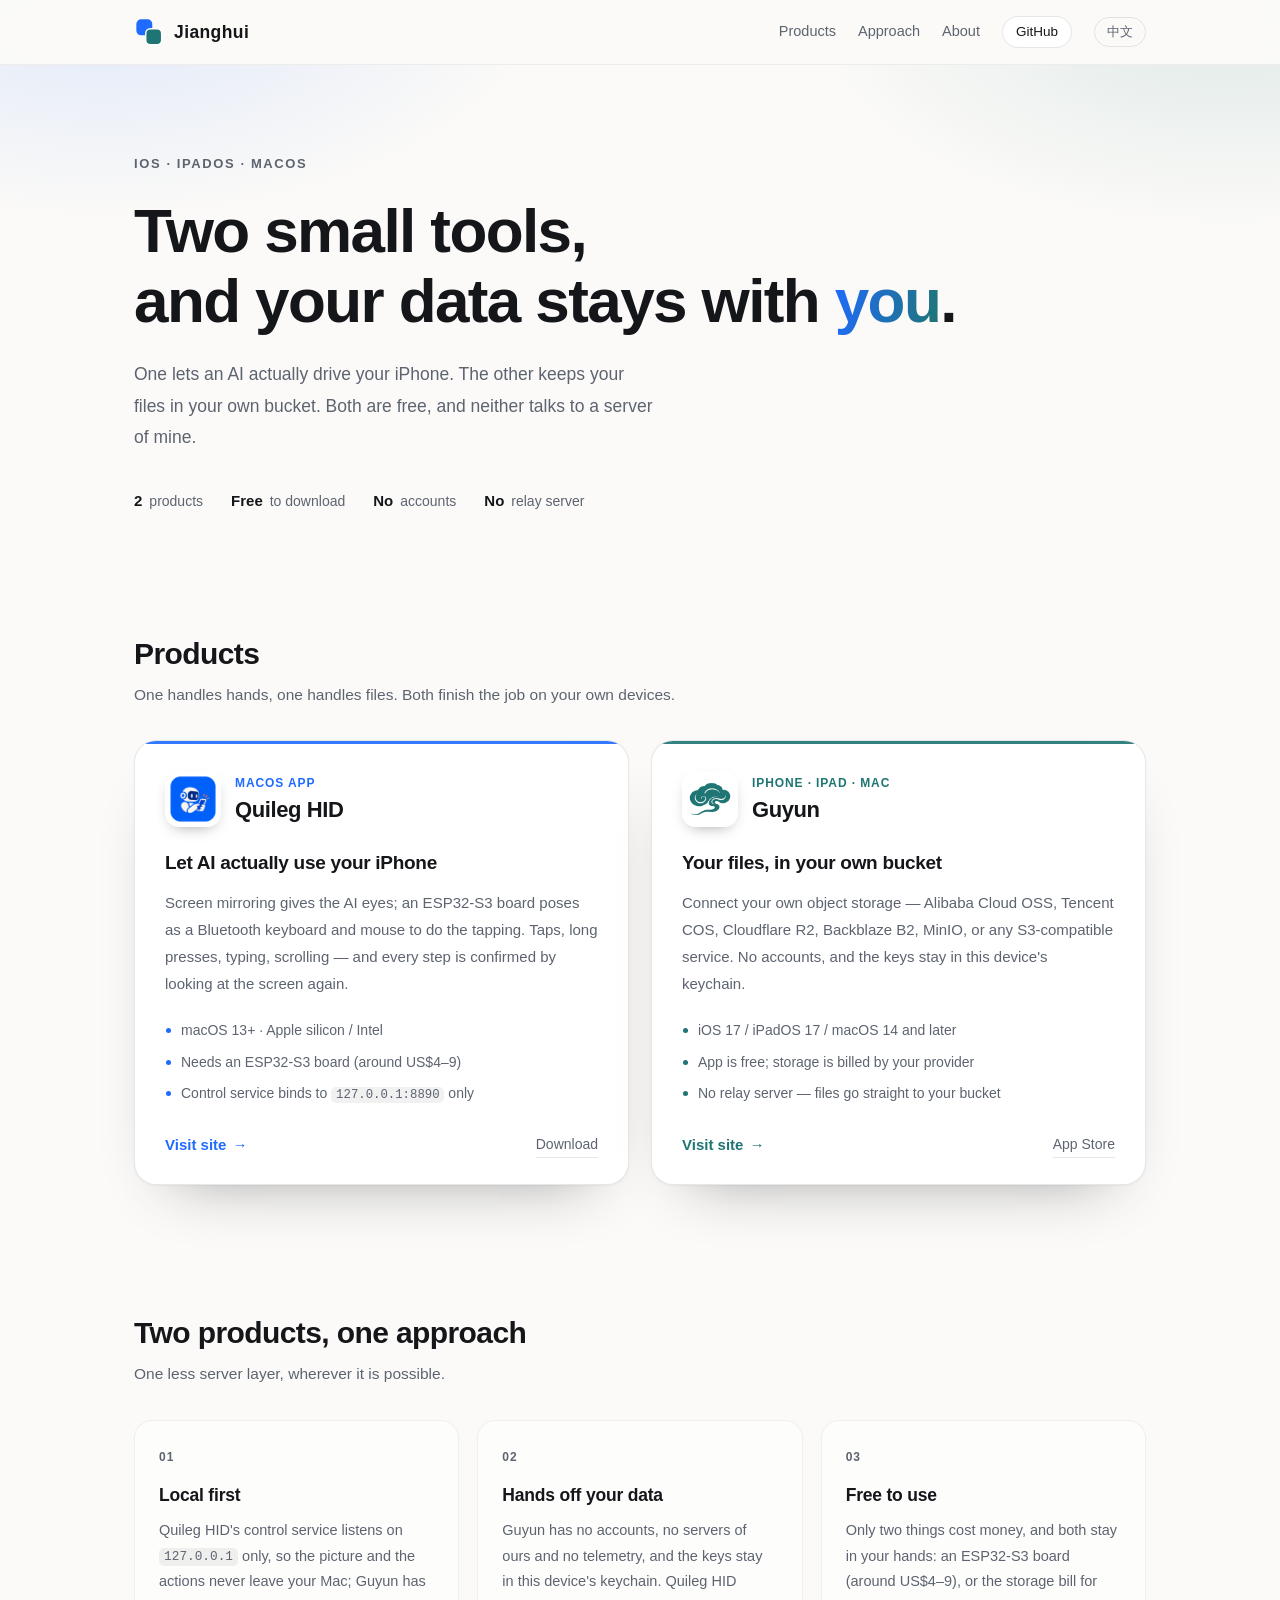
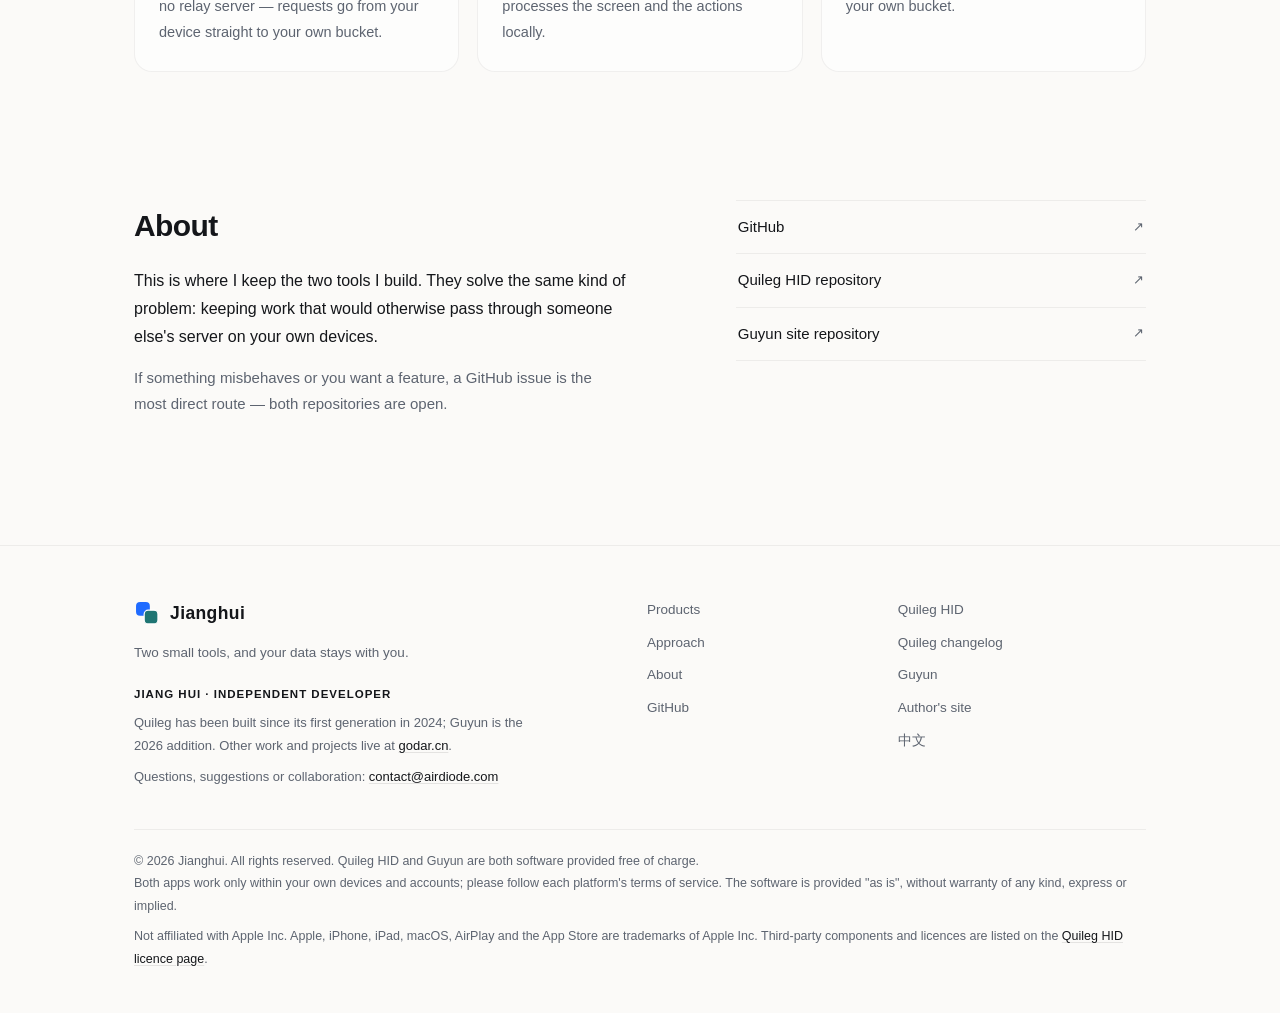
==== en/index.html @ af6f275e "home: 双语（中文 / English）+ 与 Quileg 站点一致的页脚 - 新增 en/index.html：同一套版式，全文英文；页头右上角中英互链，   两页都加了 hreflang（z" ====
<!DOCTYPE html>
<html lang="en">
<head>
<meta charset="utf-8">
<meta name="viewport" content="width=device-width, initial-scale=1">
<title>Jianghui — Two small tools, your data stays with you</title>
<meta name="description" content="Quileg HID lets an AI actually operate your iPhone. Guyun keeps your files in your own object storage. Both apps are free, and neither goes through a server of ours.">
<meta name="theme-color" content="#fbfaf8" media="(prefers-color-scheme: light)">
<meta name="theme-color" content="#0f1113" media="(prefers-color-scheme: dark)">
<link rel="icon" type="image/svg+xml" href="../assets/mark.svg">
<link rel="apple-touch-icon" href="../assets/mark.svg">
<link rel="stylesheet" href="../styles.css">
<meta property="og:type" content="website">
<meta property="og:site_name" content="Jianghui">
<meta property="og:title" content="Jianghui — Two small tools, your data stays with you">
<meta property="og:description" content="Quileg HID lets an AI actually operate your iPhone. Guyun keeps your files in your own object storage.">
<meta property="og:url" content="https://jianghui1974.github.io/en/">
<meta property="og:image" content="https://jianghui1974.github.io/assets/og-en.png">
<meta property="og:locale" content="en_US">
<meta property="og:locale:alternate" content="zh_CN">
<meta name="twitter:card" content="summary_large_image">
<meta name="twitter:image" content="https://jianghui1974.github.io/assets/og-en.png">
<link rel="alternate" hreflang="zh-Hans" href="https://jianghui1974.github.io/">
<link rel="alternate" hreflang="en" href="https://jianghui1974.github.io/en/">
<link rel="alternate" hreflang="x-default" href="https://jianghui1974.github.io/">
</head>
<body>

<a class="skip" href="#main">Skip to content</a>

<header class="site-header">
  <div class="wrap">
    <a class="brand" href="./">
      <img src="../assets/mark.svg" alt="" width="30" height="30">
      <span>Jianghui</span>
    </a>
    <nav>
      <a href="#products">Products</a>
      <a href="#how">Approach</a>
      <a href="#about">About</a>
      <a class="gh" href="https://github.com/jianghui1974">GitHub</a>
      <a class="lang" href="../" hreflang="zh-Hans" lang="zh-CN">中文</a>
    </nav>
  </div>
</header>

<main id="main">

  <!-- ============ HERO ============ -->
  <section class="hero">
    <div class="wrap">
      <p class="eyebrow">iOS · iPadOS · macOS</p>
      <h1>Two small tools,<br>and your data stays with <em>you</em>.</h1>
      <p class="lede">
        One lets an AI actually drive your iPhone. The other keeps your files in your own bucket.
        Both are free, and neither talks to a server of mine.
      </p>
      <ul class="stats">
        <li><b>2</b> products</li>
        <li><b>Free</b> to download</li>
        <li><b>No</b> accounts</li>
        <li><b>No</b> relay server</li>
      </ul>
    </div>
  </section>

  <!-- ============ PRODUCTS ============ -->
  <section id="products" class="section">
    <div class="wrap">
      <div class="section-head">
        <h2>Products</h2>
        <p>One handles hands, one handles files. Both finish the job on your own devices.</p>
      </div>

      <div class="cards">

        <article class="card card-quileg">
          <div class="card-top">
            <img class="app-icon" src="../assets/quileg-icon.png" alt="Quileg HID app icon" width="56" height="56">
            <div>
              <p class="kicker">macOS app</p>
              <h3>Quileg HID</h3>
            </div>
          </div>
          <p class="tagline">Let AI actually use your iPhone</p>
          <p class="desc">
            Screen mirroring gives the AI eyes; an ESP32-S3 board poses as a Bluetooth keyboard and
            mouse to do the tapping. Taps, long presses, typing, scrolling — and every step is
            confirmed by looking at the screen again.
          </p>
          <ul class="facts">
            <li>macOS 13+ · Apple silicon / Intel</li>
            <li>Needs an ESP32-S3 board (around US$4–9)</li>
            <li>Control service binds to <code>127.0.0.1:8890</code> only</li>
          </ul>
          <div class="card-actions">
            <a class="go" href="https://jianghui1974.github.io/Quileg-HID/en/">Visit site <span aria-hidden="true">→</span></a>
            <a class="alt" href="https://github.com/jianghui1974/Quileg-HID/releases/latest">Download</a>
          </div>
        </article>

        <article class="card card-guyun">
          <div class="card-top">
            <img class="app-icon" src="../assets/guyun-icon.png" alt="Guyun app icon" width="56" height="56">
            <div>
              <p class="kicker">iPhone · iPad · Mac</p>
              <h3>Guyun</h3>
            </div>
          </div>
          <p class="tagline">Your files, in your own bucket</p>
          <p class="desc">
            Connect your own object storage — Alibaba Cloud OSS, Tencent COS, Cloudflare R2,
            Backblaze B2, MinIO, or any S3-compatible service. No accounts, and the keys stay in
            this device's keychain.
          </p>
          <ul class="facts">
            <li>iOS 17 / iPadOS 17 / macOS 14 and later</li>
            <li>App is free; storage is billed by your provider</li>
            <li>No relay server — files go straight to your bucket</li>
          </ul>
          <div class="card-actions">
            <a class="go" href="https://jianghui1974.github.io/Guyun/en/">Visit site <span aria-hidden="true">→</span></a>
            <a class="alt" href="https://apps.apple.com/cn/app/id6809848348">App Store</a>
          </div>
        </article>

      </div>
    </div>
  </section>

  <!-- ============ HOW ============ -->
  <section id="how" class="section">
    <div class="wrap">
      <div class="section-head">
        <h2>Two products, one approach</h2>
        <p>One less server layer, wherever it is possible.</p>
      </div>

      <ol class="principles">
        <li>
          <span class="num">01</span>
          <h3>Local first</h3>
          <p>Quileg HID's control service listens on <code>127.0.0.1</code> only, so the picture and the actions never leave your Mac; Guyun has no relay server — requests go from your device straight to your own bucket.</p>
        </li>
        <li>
          <span class="num">02</span>
          <h3>Hands off your data</h3>
          <p>Guyun has no accounts, no servers of ours and no telemetry, and the keys stay in this device's keychain. Quileg HID processes the screen and the actions locally.</p>
        </li>
        <li>
          <span class="num">03</span>
          <h3>Free to use</h3>
          <p>Only two things cost money, and both stay in your hands: an ESP32-S3 board (around US$4–9), or the storage bill for your own bucket.</p>
        </li>
      </ol>
    </div>
  </section>

  <!-- ============ ABOUT ============ -->
  <section id="about" class="section about">
    <div class="wrap about-grid">
      <div>
        <h2>About</h2>
        <p>
          This is where I keep the two tools I build. They solve the same kind of problem:
          keeping work that would otherwise pass through someone else's server on your own devices.
        </p>
        <p class="muted">
          If something misbehaves or you want a feature, a GitHub issue is the most direct route —
          both repositories are open.
        </p>
      </div>
      <ul class="links">
        <li><a href="https://github.com/jianghui1974"><span>GitHub</span><span class="arrow" aria-hidden="true">↗</span></a></li>
        <li><a href="https://github.com/jianghui1974/Quileg-HID"><span>Quileg HID repository</span><span class="arrow" aria-hidden="true">↗</span></a></li>
        <li><a href="https://github.com/jianghui1974/Guyun"><span>Guyun site repository</span><span class="arrow" aria-hidden="true">↗</span></a></li>
      </ul>
    </div>
  </section>

</main>

<footer class="site-footer">
  <div class="wrap">
    <div class="footer-grid">
      <div class="foot-brand">
        <div class="brand">
          <img src="../assets/mark.svg" alt="">
          <span>Jianghui</span>
        </div>
        <p class="foot-tagline">Two small tools, and your data stays with you.</p>

        <div class="foot-about">
          <p class="foot-about-lead">JIANG HUI · INDEPENDENT DEVELOPER</p>
          <p>Quileg has been built since its first generation in 2024; Guyun is the 2026 addition.
            Other work and projects live at
            <a href="https://www.godar.cn" target="_blank" rel="noopener">godar.cn</a>.</p>
          <p>Questions, suggestions or collaboration:
            <a href="mailto:contact@airdiode.com">contact@airdiode.com</a></p>
        </div>
      </div>

      <nav aria-label="This site">
        <a href="#products">Products</a>
        <a href="#how">Approach</a>
        <a href="#about">About</a>
        <a href="https://github.com/jianghui1974">GitHub</a>
      </nav>

      <nav aria-label="Related links">
        <a href="https://jianghui1974.github.io/Quileg-HID/en/">Quileg HID</a>
        <a href="https://github.com/jianghui1974/Quileg-HID/releases">Quileg changelog</a>
        <a href="https://jianghui1974.github.io/Guyun/en/">Guyun</a>
        <a href="https://www.godar.cn" target="_blank" rel="noopener">Author's site</a>
        <a href="../" hreflang="zh-Hans" lang="zh-CN">中文</a>
      </nav>
    </div>

    <p class="legal">
      © <span id="year">2026</span> Jianghui. All rights reserved. Quileg HID and Guyun are both
      software provided free of charge.<br>
      Both apps work only within your own devices and accounts; please follow each platform's terms
      of service. The software is provided "as is", without warranty of any kind, express or implied.
    </p>
    <p class="legal trademark">Not affiliated with Apple Inc. Apple, iPhone, iPad, macOS, AirPlay and
      the App Store are trademarks of Apple Inc. Third-party components and licences are listed on the
      <a href="https://jianghui1974.github.io/Quileg-HID/docs/licenses.html">Quileg HID licence page</a>.</p>
  </div>
</footer>

<script type="application/ld+json">
{
  "@context": "https://schema.org",
  "@type": "ItemList",
  "name": "Jianghui products",
  "itemListElement": [
    {
      "@type": "SoftwareApplication",
      "name": "Quileg HID",
      "applicationCategory": "UtilitiesApplication",
      "operatingSystem": "macOS",
      "description": "A macOS app that lets an AI operate an iPhone through screen mirroring and Bluetooth HID.",
      "url": "https://jianghui1974.github.io/Quileg-HID/en/",
      "offers": {"@type": "Offer", "price": "0", "priceCurrency": "CNY"}
    },
    {
      "@type": "SoftwareApplication",
      "name": "Guyun",
      "applicationCategory": "UtilitiesApplication",
      "operatingSystem": "iOS, iPadOS, macOS",
      "description": "A file manager for your own S3-compatible object storage.",
      "url": "https://jianghui1974.github.io/Guyun/en/",
      "offers": {"@type": "Offer", "price": "0", "priceCurrency": "CNY"}
    }
  ]
}
</script>

<script>
document.getElementById("year").textContent = new Date().getFullYear();
</script>

</body>
</html>
---- styles.css ----
/* Jianghui · 总主页
   配色取自两个产品：Quileg HID 的亮蓝 #1f6bff、孤云的青绿 #1f7573。
   页面本身保持中性，让两个品牌色只出现在各自的卡片上。 */

:root {
  --bg: #fbfaf8;
  --card: #ffffff;
  --ink: #14161a;
  --muted: #5d6470;
  --line: rgba(20, 22, 26, 0.10);
  --line-soft: rgba(20, 22, 26, 0.06);

  --quileg: #1f6bff;
  --quileg-soft: #eef3ff;
  --guyun: #1f7573;
  --guyun-soft: #eaf3f1;

  --radius: 22px;
  --wrap: 1060px;
  --shadow: 0 1px 2px rgba(20, 22, 26, 0.04), 0 30px 60px -40px rgba(20, 22, 26, 0.45);
  --shadow-lift: 0 2px 4px rgba(20, 22, 26, 0.05), 0 34px 64px -36px rgba(20, 22, 26, 0.5);

  --font: -apple-system, BlinkMacSystemFont, "SF Pro SC", "PingFang SC",
    "Hiragino Sans GB", "Microsoft YaHei", "Helvetica Neue", sans-serif;
}

@media (prefers-color-scheme: dark) {
  :root {
    --bg: #0f1113;
    --card: #16191c;
    --ink: #edf0f3;
    --muted: #9aa3ae;
    --line: rgba(255, 255, 255, 0.11);
    --line-soft: rgba(255, 255, 255, 0.06);

    --quileg: #6c9bff;
    --quileg-soft: #16233c;
    --guyun: #58b8b2;
    --guyun-soft: #142c2a;

    --shadow: 0 1px 2px rgba(0, 0, 0, 0.5), 0 30px 60px -40px rgba(0, 0, 0, 0.9);
    --shadow-lift: 0 2px 4px rgba(0, 0, 0, 0.55), 0 34px 64px -36px rgba(0, 0, 0, 0.95);
  }
}

* { box-sizing: border-box; }

html {
  scroll-behavior: smooth;
  scroll-padding-top: 84px;
}

body {
  margin: 0;
  background: var(--bg);
  color: var(--ink);
  font-family: var(--font);
  font-size: 16px;
  line-height: 1.75;
  -webkit-font-smoothing: antialiased;
  text-rendering: optimizeLegibility;
}

img { max-width: 100%; height: auto; }
a { color: inherit; text-decoration: none; }
p { margin: 0; }

code {
  font-family: ui-monospace, SFMono-Regular, "SF Mono", Menlo, monospace;
  font-size: 0.88em;
  background: var(--line-soft);
  padding: 0.1em 0.4em;
  border-radius: 5px;
  white-space: nowrap;
}

.wrap { max-width: var(--wrap); margin: 0 auto; padding: 0 24px; }

.skip {
  position: absolute; left: -9999px; top: 0; z-index: 100;
  background: var(--ink); color: var(--bg);
  padding: 10px 16px; border-radius: 0 0 10px 0;
}
.skip:focus { left: 0; }

:focus-visible {
  outline: 2px solid var(--quileg);
  outline-offset: 3px;
  border-radius: 8px;
}

/* ---------- header ---------- */

.site-header {
  position: sticky; top: 0; z-index: 60;
  background: var(--bg);
  background: color-mix(in srgb, var(--bg) 80%, transparent);
  backdrop-filter: saturate(180%) blur(16px);
  -webkit-backdrop-filter: saturate(180%) blur(16px);
  border-bottom: 1px solid var(--line-soft);
}

.site-header .wrap {
  display: flex; align-items: center; gap: 12px; height: 64px;
}

.brand {
  display: flex; align-items: center; gap: 10px;
  font-weight: 700; font-size: 17.5px; letter-spacing: 0.4px;
}
.brand img { width: 30px; height: 30px; display: block; }

.site-header nav {
  margin-left: auto;
  display: flex; align-items: center; gap: 22px;
  font-size: 14.5px; color: var(--muted);
}
.site-header nav a { transition: color 0.15s ease; }
.site-header nav a:hover { color: var(--ink); }
.site-header nav .gh {
  color: var(--ink);
  border: 1px solid var(--line);
  border-radius: 999px;
  padding: 3px 13px;
  font-size: 13.5px;
  background: var(--card);
}
.site-header nav .gh:hover { border-color: color-mix(in srgb, var(--ink) 30%, transparent); }
.site-header nav .lang {
  color: var(--muted);
  border: 1px solid var(--line);
  border-radius: 999px;
  padding: 3px 12px;
  font-size: 13px;
  background: transparent;
}
.site-header nav .lang:hover { color: var(--ink); }

/* ---------- hero ---------- */

.hero {
  padding: 88px 0 56px;
  background:
    radial-gradient(720px 380px at 8% -16%, color-mix(in srgb, var(--quileg) 13%, transparent), transparent 62%),
    radial-gradient(680px 360px at 96% -12%, color-mix(in srgb, var(--guyun) 13%, transparent), transparent 62%);
}

.eyebrow {
  margin: 0 0 20px;
  font-size: 13px;
  letter-spacing: 1.6px;
  text-transform: uppercase;
  color: var(--muted);
  font-weight: 600;
}

.hero h1 {
  margin: 0 0 22px;
  font-size: clamp(34px, 5.8vw, 62px);
  line-height: 1.14;
  letter-spacing: -1.6px;
  font-weight: 800;
}

.hero h1 em {
  font-style: normal;
  background: linear-gradient(100deg, var(--quileg), var(--guyun));
  -webkit-background-clip: text;
  background-clip: text;
  color: transparent;
}

.hero .lede {
  max-width: 30em;
  font-size: 17.5px;
  color: var(--muted);
  line-height: 1.8;
}

.stats {
  list-style: none;
  display: flex; flex-wrap: wrap;
  gap: 10px 28px;
  margin: 34px 0 0;
  padding: 0;
  font-size: 14px;
  color: var(--muted);
}
.stats li { display: flex; align-items: baseline; gap: 7px; }
.stats b { color: var(--ink); font-size: 15px; font-weight: 700; }

/* ---------- sections ---------- */

.section { padding: 64px 0; }

.section-head { margin-bottom: 32px; }
.section-head h2 {
  margin: 0 0 8px;
  font-size: clamp(24px, 3vw, 30px);
  letter-spacing: -0.6px;
  line-height: 1.3;
}
.section-head p { color: var(--muted); font-size: 15.5px; }

/* ---------- product cards ---------- */

.cards {
  display: grid;
  grid-template-columns: repeat(auto-fit, minmax(320px, 1fr));
  gap: 22px;
}

.card {
  position: relative;
  display: flex;
  flex-direction: column;
  padding: 30px 30px 26px;
  background: var(--card);
  border: 1px solid var(--line);
  border-radius: var(--radius);
  box-shadow: var(--shadow);
  overflow: hidden;
  transition: transform 0.18s ease, box-shadow 0.18s ease, border-color 0.18s ease;
}

.card::before {
  content: "";
  position: absolute; inset: 0 0 auto;
  height: 3px;
  background: var(--accent);
  opacity: 0.9;
}

.card:hover {
  transform: translateY(-3px);
  box-shadow: var(--shadow-lift);
  border-color: color-mix(in srgb, var(--accent) 40%, transparent);
}

.card-quileg { --accent: var(--quileg); --accent-soft: var(--quileg-soft); }
.card-guyun { --accent: var(--guyun); --accent-soft: var(--guyun-soft); }

.card-top {
  display: flex; align-items: center; gap: 14px;
  margin-bottom: 22px;
}

.app-icon {
  width: 56px; height: 56px;
  border-radius: 14px;
  display: block;
  box-shadow: 0 6px 16px -8px rgba(0, 0, 0, 0.45);
  flex: none;
}

.kicker {
  margin: 0 0 2px;
  font-size: 12px;
  letter-spacing: 0.9px;
  text-transform: uppercase;
  color: var(--accent);
  font-weight: 700;
}

.card h3 {
  margin: 0;
  font-size: 22px;
  letter-spacing: -0.4px;
  line-height: 1.3;
}

.tagline {
  font-size: 19px;
  font-weight: 600;
  letter-spacing: -0.3px;
  line-height: 1.5;
  margin-bottom: 12px;
}

.desc {
  color: var(--muted);
  font-size: 15px;
  line-height: 1.8;
}

.facts {
  list-style: none;
  margin: 22px 0 0;
  padding: 0;
  display: grid;
  gap: 9px;
  font-size: 14px;
  color: var(--muted);
}

.facts li {
  position: relative;
  padding-left: 16px;
  line-height: 1.6;
}
.facts li::before {
  content: "";
  position: absolute; left: 1px; top: 0.62em;
  width: 5px; height: 5px;
  border-radius: 50%;
  background: var(--accent);
}

.card-actions {
  display: flex; align-items: center; gap: 16px;
  margin-top: auto;
  padding-top: 26px;
  font-size: 15px;
  font-weight: 600;
}

.go { color: var(--accent); display: inline-flex; align-items: center; gap: 6px; }
.go span { transition: transform 0.18s ease; }
.card:hover .go span { transform: translateX(4px); }

/* 让整张卡片可点，同时不嵌套 <a> */
.go::after { content: ""; position: absolute; inset: 0; }

.alt {
  position: relative; z-index: 1;
  margin-left: auto;
  font-size: 14px;
  font-weight: 500;
  color: var(--muted);
  border-bottom: 1px solid var(--line);
  padding-bottom: 1px;
}
.alt:hover { color: var(--ink); border-color: color-mix(in srgb, var(--ink) 40%, transparent); }

/* ---------- principles ---------- */

.principles {
  list-style: none;
  margin: 0; padding: 0;
  display: grid;
  grid-template-columns: repeat(auto-fit, minmax(260px, 1fr));
  gap: 18px;
  counter-reset: p;
}

.principles li {
  position: relative;
  padding: 26px 24px;
  border: 1px solid var(--line-soft);
  border-radius: 18px;
  background: var(--card);
  background: color-mix(in srgb, var(--card) 60%, transparent);
}

.num {
  display: block;
  font-size: 12px;
  font-weight: 700;
  letter-spacing: 1px;
  color: var(--muted);
  margin-bottom: 12px;
  font-variant-numeric: tabular-nums;
}

.principles h3 {
  margin: 0 0 8px;
  font-size: 17.5px;
  letter-spacing: -0.2px;
}

.principles p {
  font-size: 14.5px;
  color: var(--muted);
  line-height: 1.75;
}

/* ---------- about ---------- */

.about-grid {
  display: grid;
  grid-template-columns: 1.35fr 1fr;
  gap: 48px;
  align-items: start;
}

.about h2 {
  margin: 0 0 14px;
  font-size: clamp(24px, 3vw, 30px);
  letter-spacing: -0.6px;
}

.about p { font-size: 16px; max-width: 32em; }
.about p + p { margin-top: 14px; }
.about .muted { color: var(--muted); font-size: 15px; }

.links {
  list-style: none;
  margin: 0; padding: 0;
  border-top: 1px solid var(--line-soft);
}

.links a {
  display: flex; align-items: center; gap: 16px;
  padding: 13px 2px;
  border-bottom: 1px solid var(--line-soft);
  font-size: 15px;
  transition: color 0.15s ease, padding 0.15s ease;
}
.links a:hover { color: var(--quileg); padding-left: 6px; }

.arrow { margin-left: auto; color: var(--muted); font-size: 13px; }

/* ---------- footer ---------- */

.site-footer {
  margin-top: 64px;
  padding: 52px 0 44px;
  border-top: 1px solid var(--line-soft);
  font-size: 13.5px;
  color: var(--muted);
}

.footer-grid {
  display: grid;
  grid-template-columns: minmax(0, 1.7fr) minmax(0, 0.75fr) minmax(0, 0.9fr);
  gap: 32px 44px;
}

.foot-brand .brand { margin-bottom: 12px; color: var(--ink); }
.foot-brand .brand img { width: 26px; height: 26px; }
.foot-tagline { margin-bottom: 20px; }

.foot-about {
  display: grid;
  gap: 8px;
  max-width: 32em;
  font-size: 13px;
  line-height: 1.75;
  color: var(--muted);
}
.foot-about-lead {
  color: var(--ink);
  font-weight: 700;
  font-size: 11.5px;
  letter-spacing: 1px;
}
.foot-about a,
.legal a {
  color: var(--ink);
  text-decoration: underline;
  text-underline-offset: 2px;
  text-decoration-color: var(--line);
}
.foot-about a:hover,
.legal a:hover { text-decoration-color: currentColor; }

.site-footer nav {
  display: flex;
  flex-direction: column;
  gap: 9px;
  font-size: 13.5px;
}
.site-footer nav a { color: var(--muted); width: fit-content; transition: color 0.15s ease; }
.site-footer nav a:hover { color: var(--ink); }

.legal {
  margin: 40px 0 0;
  padding-top: 20px;
  border-top: 1px solid var(--line-soft);
  font-size: 12.5px;
  line-height: 1.8;
  color: var(--muted);
}
.legal + .legal { margin-top: 8px; padding-top: 0; border-top: 0; }

/* ---------- narrow ---------- */

@media (max-width: 760px) {
  .hero { padding: 64px 0 48px; }
  .section { padding: 48px 0; }
  .about-grid { grid-template-columns: 1fr; gap: 28px; }
  .footer-grid { grid-template-columns: 1fr; gap: 28px; }
  .site-footer nav { flex-direction: row; flex-wrap: wrap; gap: 8px 18px; }
  .site-footer { margin-top: 48px; padding-top: 40px; }
  .site-header nav { gap: 16px; }
  .site-header nav a:not(.gh):not(.lang) { display: none; }
  .stats {
    display: grid;
    grid-template-columns: 1fr 1fr;
    gap: 8px 16px;
    margin-top: 28px;
  }
  .card { padding: 26px 22px 22px; }
  .tagline { font-size: 18px; }
}

@media (prefers-reduced-motion: reduce) {
  html { scroll-behavior: auto; }
  .card, .go span, .links a { transition: none; }
  .card:hover { transform: none; }
}

@media (prefers-contrast: more) {
  :root { --line: rgba(20, 22, 26, 0.3); --muted: #454b55; }
}
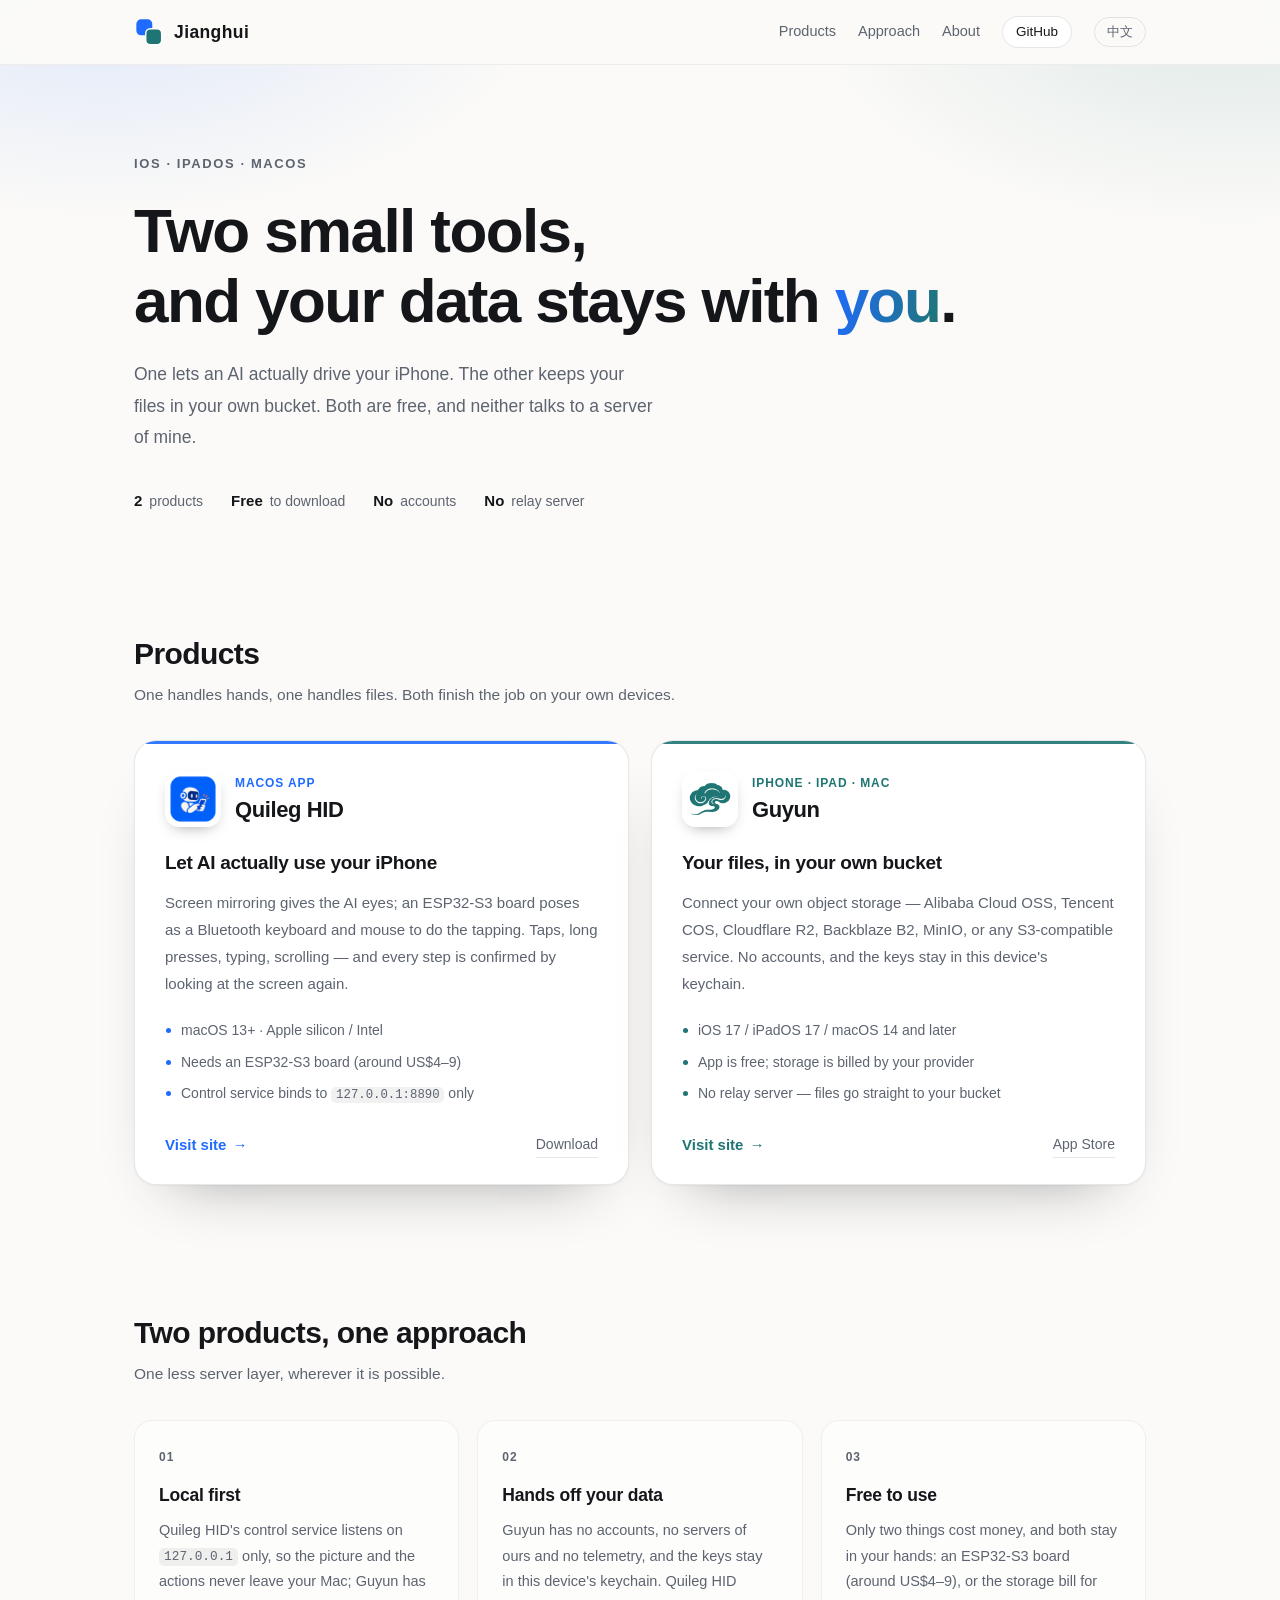
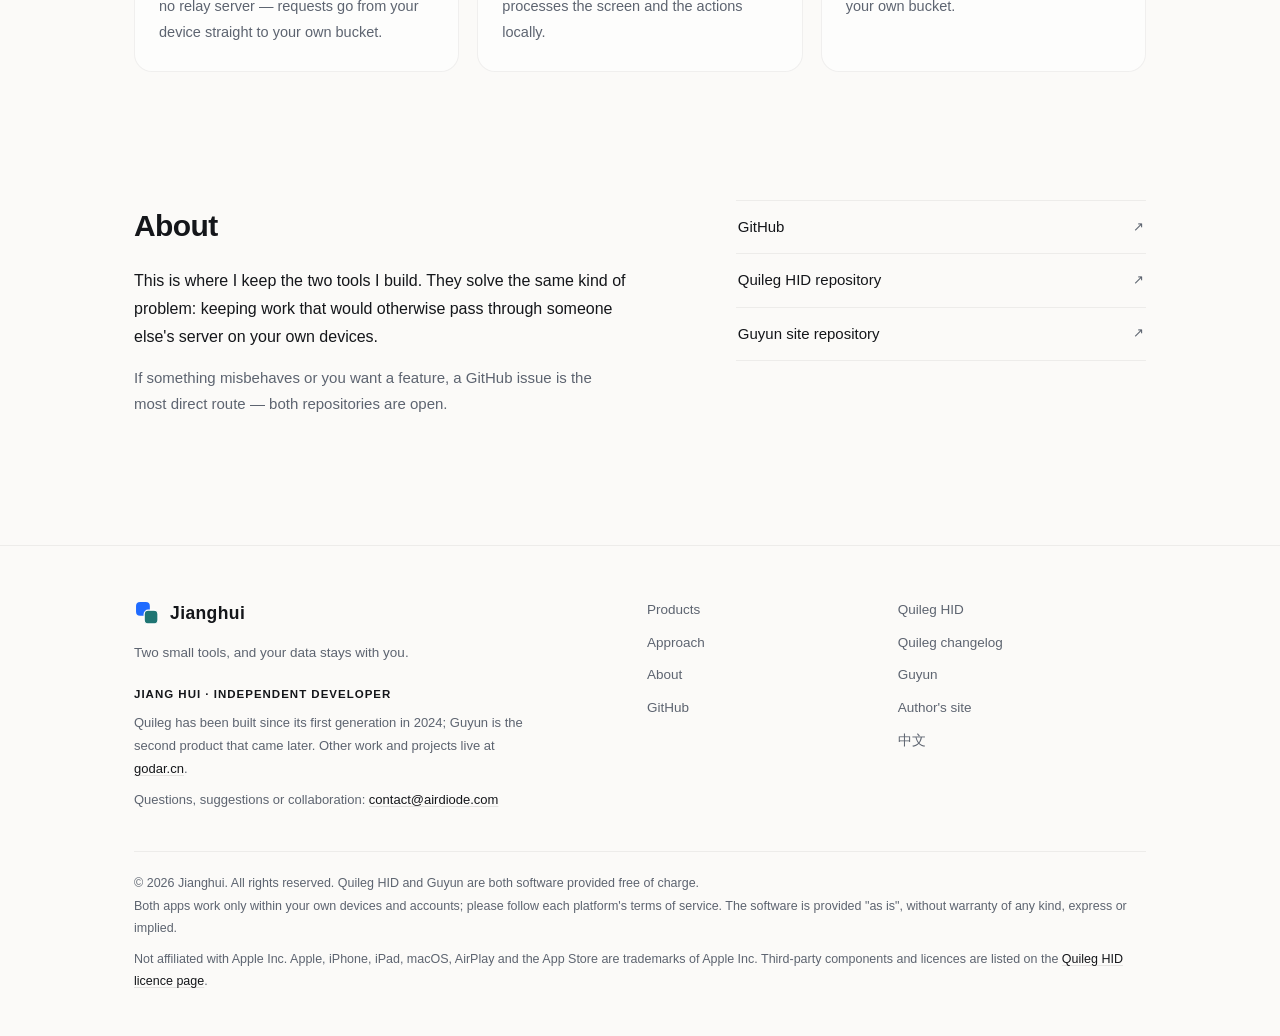
==== commit 95b01a6d: "home: 页脚去掉未经核实的年份说法" ====
--- a/en/index.html
+++ b/en/index.html
@@ -192,7 +192,7 @@
 
         <div class="foot-about">
           <p class="foot-about-lead">JIANG HUI · INDEPENDENT DEVELOPER</p>
-          <p>Quileg has been built since its first generation in 2024; Guyun is the 2026 addition.
+          <p>Quileg has been built since its first generation in 2024; Guyun is the second product that came later.
             Other work and projects live at
             <a href="https://www.godar.cn" target="_blank" rel="noopener">godar.cn</a>.</p>
           <p>Questions, suggestions or collaboration:
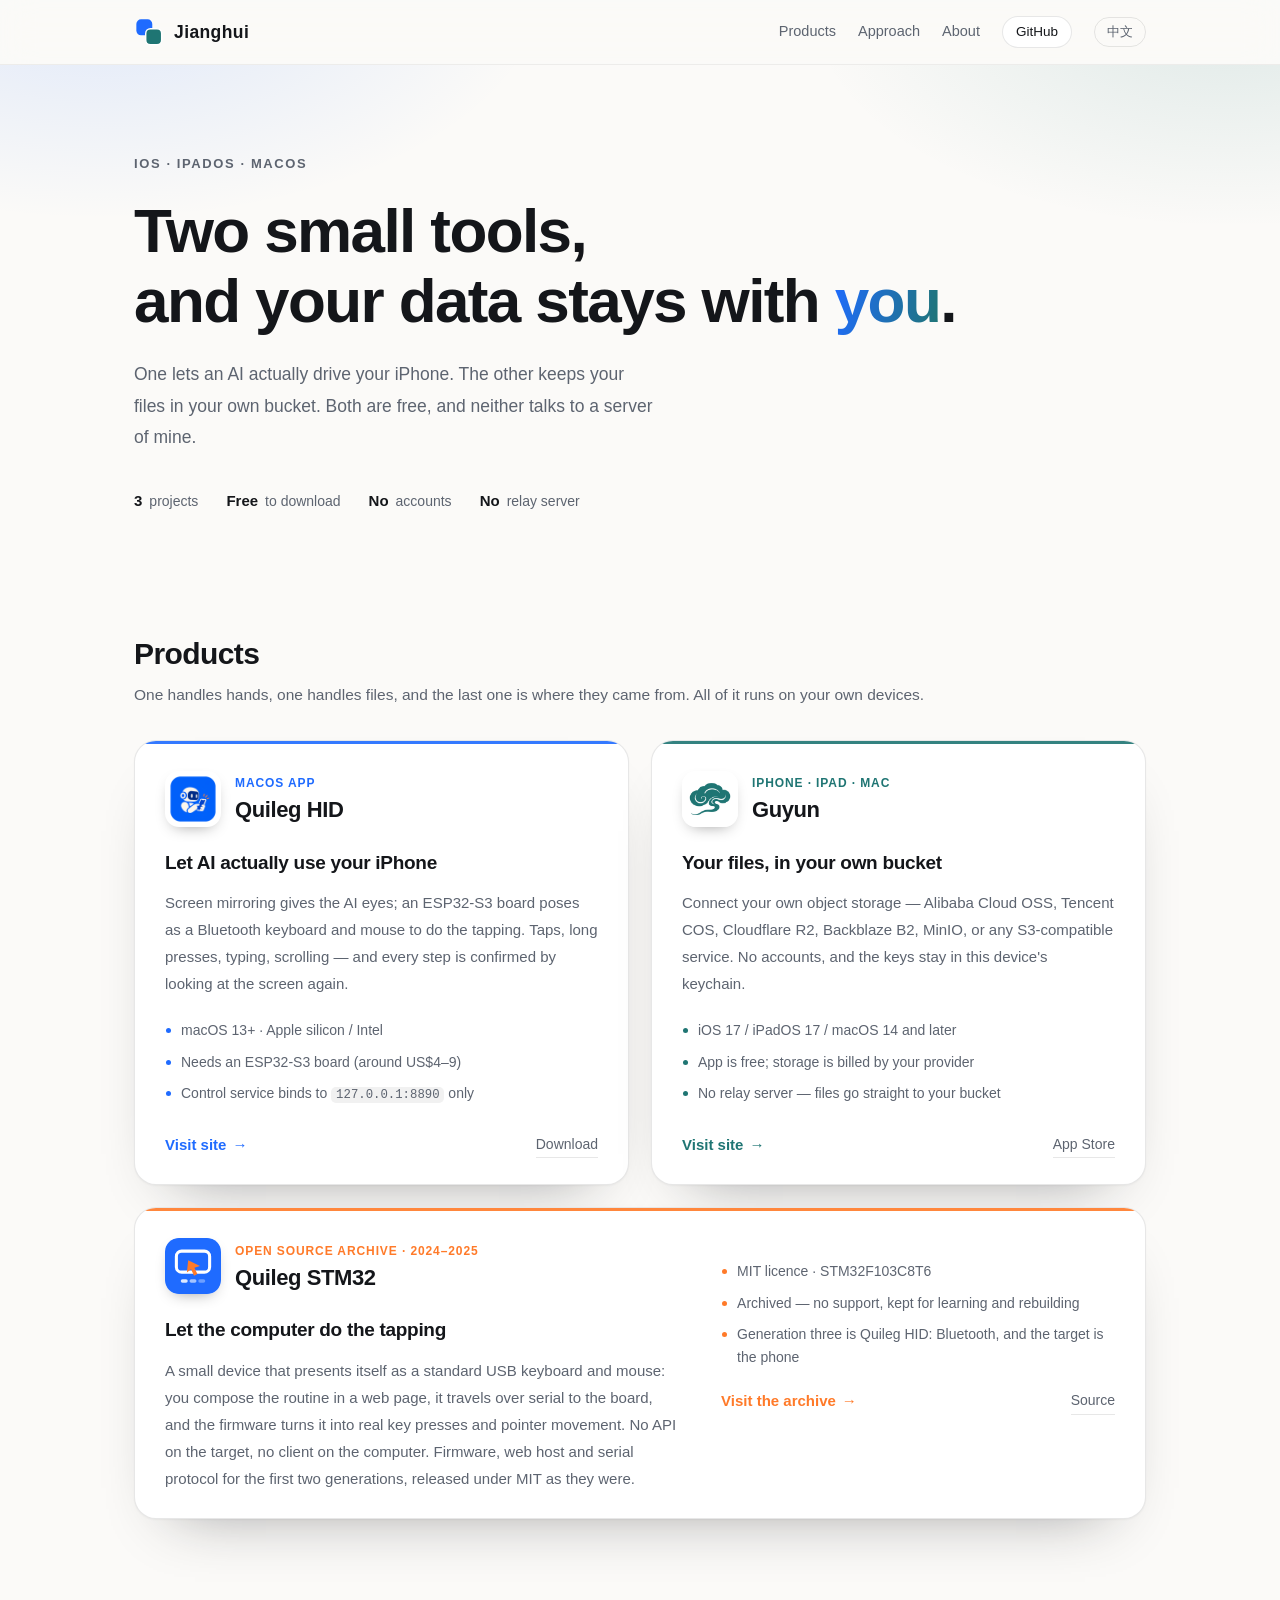
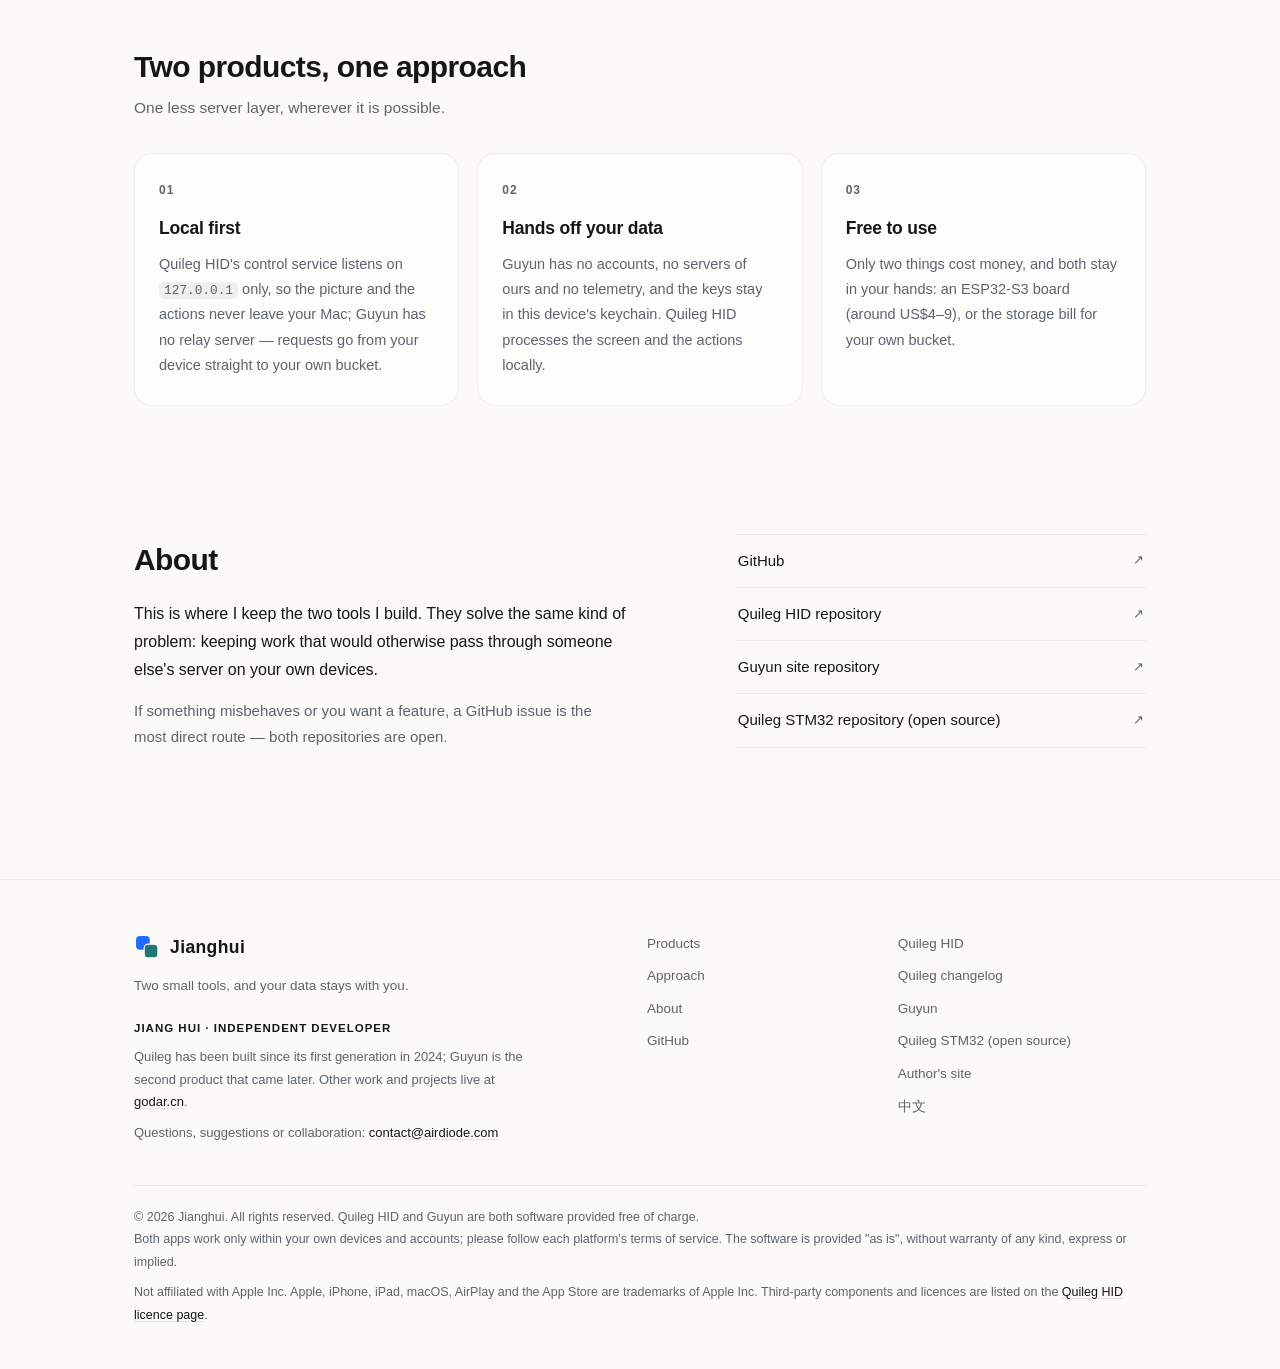
==== commit 7b8c772a: "home: 加入 Quileg STM32（第一代 / 第二代）开源归档 - 产品区第三项：整行铺开的归档卡，左侧讲是什么、右侧列事实与入口，   橙色 accent 取自它的 logo；网格改成固定" ====
--- a/en/index.html
+++ b/en/index.html
@@ -56,7 +56,7 @@
         Both are free, and neither talks to a server of mine.
       </p>
       <ul class="stats">
-        <li><b>2</b> products</li>
+        <li><b>3</b> projects</li>
         <li><b>Free</b> to download</li>
         <li><b>No</b> accounts</li>
         <li><b>No</b> relay server</li>
@@ -69,7 +69,7 @@
     <div class="wrap">
       <div class="section-head">
         <h2>Products</h2>
-        <p>One handles hands, one handles files. Both finish the job on your own devices.</p>
+        <p>One handles hands, one handles files, and the last one is where they came from. All of it runs on your own devices.</p>
       </div>
 
       <div class="cards">
@@ -121,6 +121,37 @@
           <div class="card-actions">
             <a class="go" href="https://jianghui1974.github.io/Guyun/en/">Visit site <span aria-hidden="true">→</span></a>
             <a class="alt" href="https://apps.apple.com/cn/app/id6809848348">App Store</a>
+          </div>
+        </article>
+
+        <article class="card card-archive">
+          <div class="arch-main">
+            <div class="card-top">
+              <img class="app-icon" src="../assets/quileg-stm32.svg" alt="Quileg STM32 icon" width="56" height="56">
+              <div>
+                <p class="kicker">Open source archive · 2024–2025</p>
+                <h3>Quileg STM32</h3>
+              </div>
+            </div>
+            <p class="tagline">Let the computer do the tapping</p>
+            <p class="desc">
+              A small device that presents itself as a standard USB keyboard and mouse: you compose
+              the routine in a web page, it travels over serial to the board, and the firmware turns
+              it into real key presses and pointer movement. No API on the target, no client on the
+              computer. Firmware, web host and serial protocol for the first two generations,
+              released under MIT as they were.
+            </p>
+          </div>
+          <div class="arch-side">
+            <ul class="facts">
+              <li>MIT licence · STM32F103C8T6</li>
+              <li>Archived — no support, kept for learning and rebuilding</li>
+              <li>Generation three is Quileg HID: Bluetooth, and the target is the phone</li>
+            </ul>
+            <div class="card-actions">
+              <a class="go" href="https://jianghui1974.github.io/Quileg-STM32/">Visit the archive <span aria-hidden="true">→</span></a>
+              <a class="alt" href="https://github.com/jianghui1974/Quileg-STM32">Source</a>
+            </div>
           </div>
         </article>
 
@@ -174,6 +205,7 @@
         <li><a href="https://github.com/jianghui1974"><span>GitHub</span><span class="arrow" aria-hidden="true">↗</span></a></li>
         <li><a href="https://github.com/jianghui1974/Quileg-HID"><span>Quileg HID repository</span><span class="arrow" aria-hidden="true">↗</span></a></li>
         <li><a href="https://github.com/jianghui1974/Guyun"><span>Guyun site repository</span><span class="arrow" aria-hidden="true">↗</span></a></li>
+        <li><a href="https://github.com/jianghui1974/Quileg-STM32"><span>Quileg STM32 repository (open source)</span><span class="arrow" aria-hidden="true">↗</span></a></li>
       </ul>
     </div>
   </section>
@@ -211,6 +243,7 @@
         <a href="https://jianghui1974.github.io/Quileg-HID/en/">Quileg HID</a>
         <a href="https://github.com/jianghui1974/Quileg-HID/releases">Quileg changelog</a>
         <a href="https://jianghui1974.github.io/Guyun/en/">Guyun</a>
+        <a href="https://jianghui1974.github.io/Quileg-STM32/">Quileg STM32 (open source)</a>
         <a href="https://www.godar.cn" target="_blank" rel="noopener">Author's site</a>
         <a href="../" hreflang="zh-Hans" lang="zh-CN">中文</a>
       </nav>
@@ -232,7 +265,7 @@
 {
   "@context": "https://schema.org",
   "@type": "ItemList",
-  "name": "Jianghui products",
+  "name": "Jianghui projects",
   "itemListElement": [
     {
       "@type": "SoftwareApplication",
@@ -251,6 +284,14 @@
       "description": "A file manager for your own S3-compatible object storage.",
       "url": "https://jianghui1974.github.io/Guyun/en/",
       "offers": {"@type": "Offer", "price": "0", "priceCurrency": "CNY"}
+    },
+    {
+      "@type": "SoftwareSourceCode",
+      "name": "Quileg STM32",
+      "description": "Firmware, web host and serial protocol for the first two generations of the Quileg keyboard-and-mouse simulator, archived under MIT.",
+      "codeRepository": "https://github.com/jianghui1974/Quileg-STM32",
+      "license": "https://opensource.org/licenses/MIT",
+      "programmingLanguage": "C"
     }
   ]
 }
--- a/styles.css
+++ b/styles.css
@@ -14,6 +14,8 @@
   --quileg-soft: #eef3ff;
   --guyun: #1f7573;
   --guyun-soft: #eaf3f1;
+  --orange: #ff7a29;
+  --orange-soft: #fff2e6;
 
   --radius: 22px;
   --wrap: 1060px;
@@ -37,6 +39,8 @@
     --quileg-soft: #16233c;
     --guyun: #58b8b2;
     --guyun-soft: #142c2a;
+    --orange: #ff9a5a;
+    --orange-soft: #2a1a10;
 
     --shadow: 0 1px 2px rgba(0, 0, 0, 0.5), 0 30px 60px -40px rgba(0, 0, 0, 0.9);
     --shadow-lift: 0 2px 4px rgba(0, 0, 0, 0.55), 0 34px 64px -36px rgba(0, 0, 0, 0.95);
@@ -206,7 +210,7 @@
 
 .cards {
   display: grid;
-  grid-template-columns: repeat(auto-fit, minmax(320px, 1fr));
+  grid-template-columns: repeat(2, minmax(0, 1fr));
   gap: 22px;
 }
 
@@ -239,6 +243,19 @@
 
 .card-quileg { --accent: var(--quileg); --accent-soft: var(--quileg-soft); }
 .card-guyun { --accent: var(--guyun); --accent-soft: var(--guyun-soft); }
+.card-archive { --accent: var(--orange); --accent-soft: var(--orange-soft); }
+
+/* 归档条目：整行铺开，左边叙事、右边事实与入口 */
+.card-archive {
+  grid-column: 1 / -1;
+  display: grid;
+  grid-template-columns: minmax(0, 1.3fr) minmax(0, 1fr);
+  gap: 22px 44px;
+  align-items: start;
+}
+.card-archive .desc { max-width: 44em; }
+.arch-side { display: flex; flex-direction: column; gap: 20px; }
+.arch-side .card-actions { margin-top: 0; padding-top: 0; }
 
 .card-top {
   display: flex; align-items: center; gap: 14px;
@@ -479,7 +496,9 @@
   .hero { padding: 64px 0 48px; }
   .section { padding: 48px 0; }
   .about-grid { grid-template-columns: 1fr; gap: 28px; }
+  .cards { grid-template-columns: 1fr; }
   .footer-grid { grid-template-columns: 1fr; gap: 28px; }
+  .card-archive { grid-template-columns: 1fr; gap: 18px; }
   .site-footer nav { flex-direction: row; flex-wrap: wrap; gap: 8px 18px; }
   .site-footer { margin-top: 48px; padding-top: 40px; }
   .site-header nav { gap: 16px; }
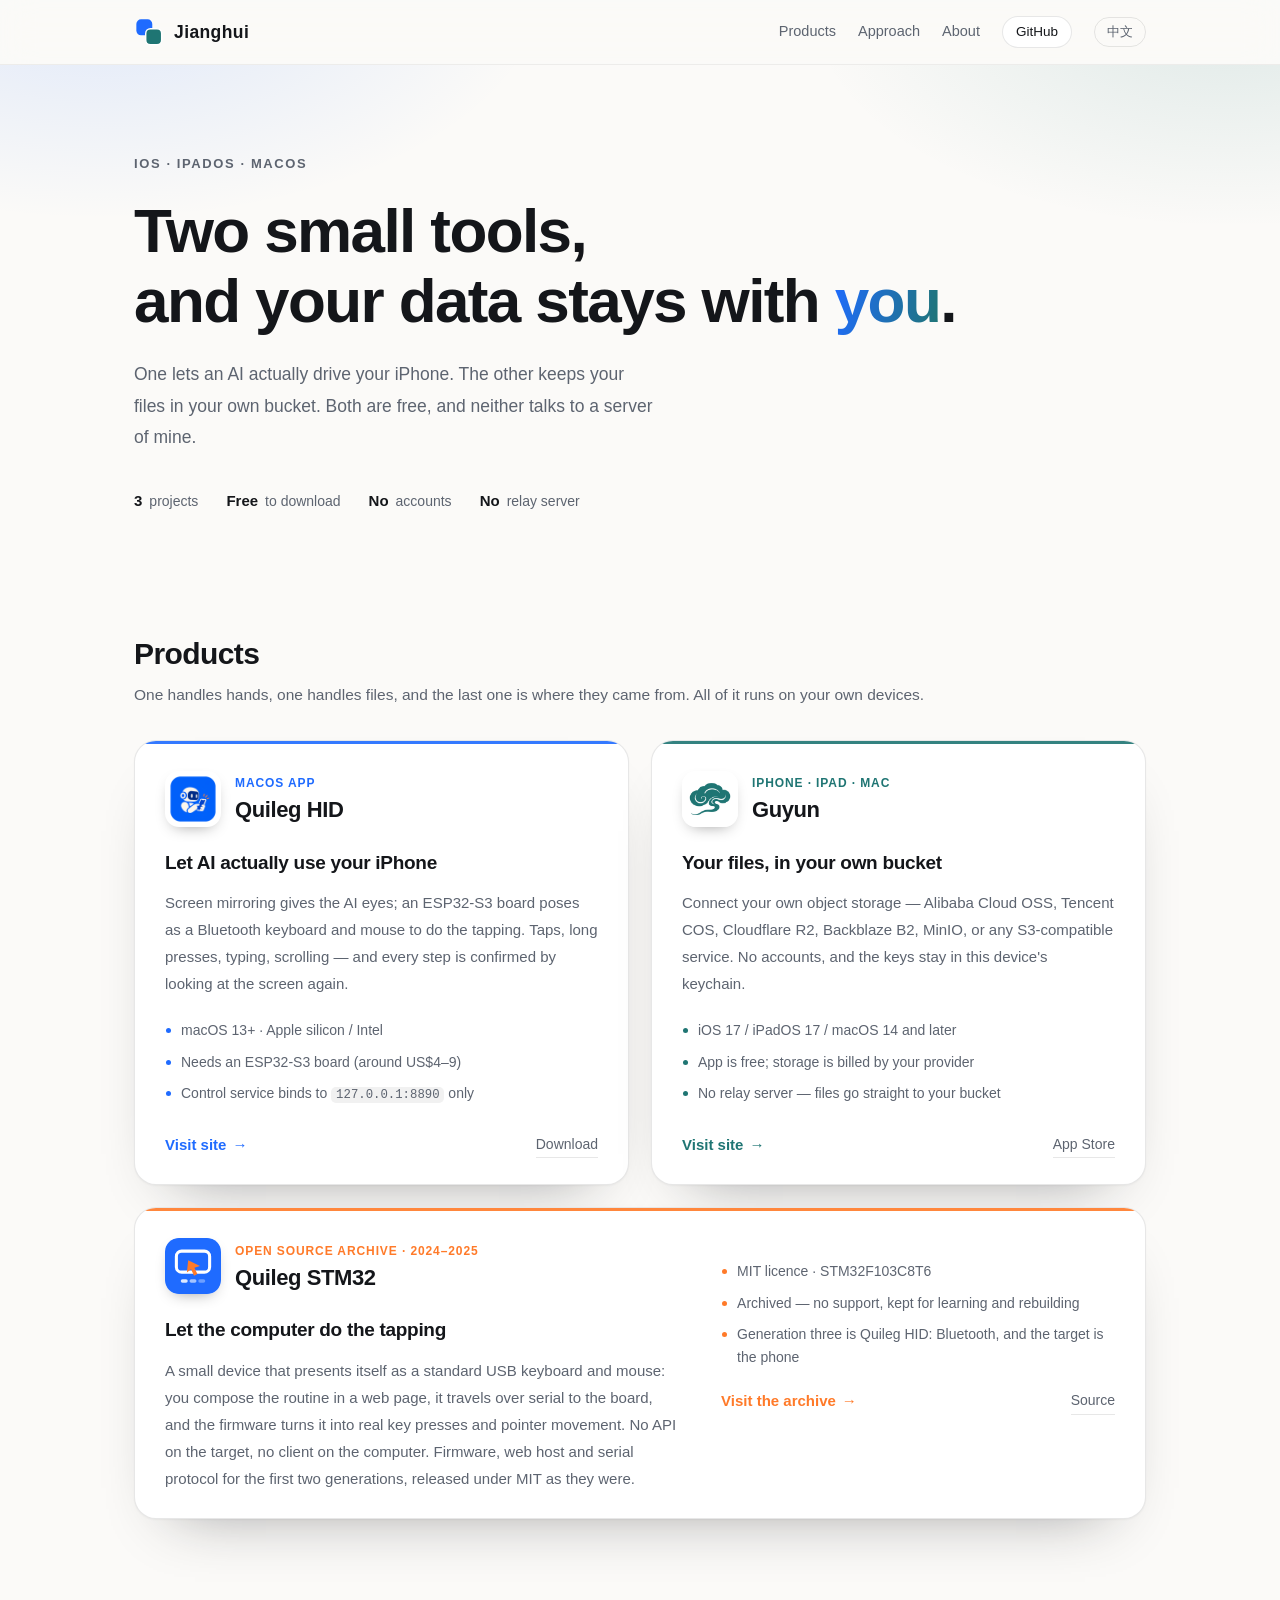
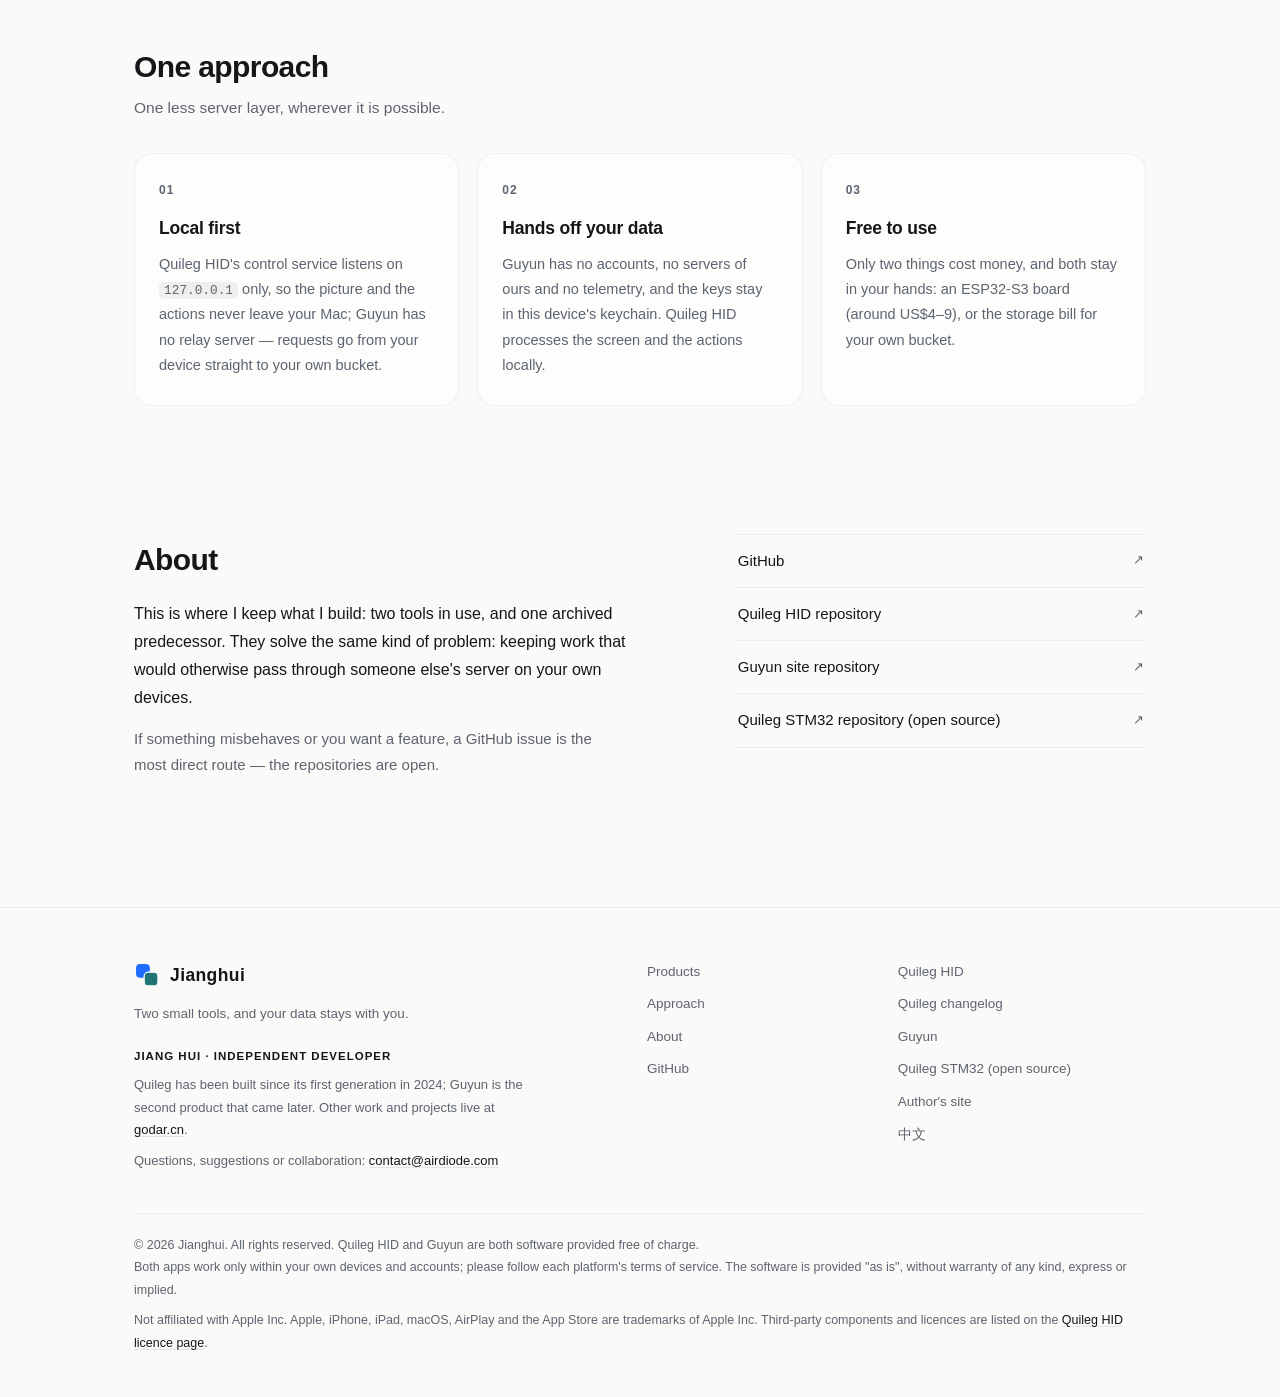
==== commit a04ad8a9: "home: 三件并存的文案收尾（同一套做法 / 关于 / 仓库数）" ====
--- a/en/index.html
+++ b/en/index.html
@@ -163,7 +163,7 @@
   <section id="how" class="section">
     <div class="wrap">
       <div class="section-head">
-        <h2>Two products, one approach</h2>
+        <h2>One approach</h2>
         <p>One less server layer, wherever it is possible.</p>
       </div>
 
@@ -193,12 +193,13 @@
       <div>
         <h2>About</h2>
         <p>
-          This is where I keep the two tools I build. They solve the same kind of problem:
-          keeping work that would otherwise pass through someone else's server on your own devices.
+          This is where I keep what I build: two tools in use, and one archived predecessor.
+          They solve the same kind of problem: keeping work that would otherwise pass through
+          someone else's server on your own devices.
         </p>
         <p class="muted">
           If something misbehaves or you want a feature, a GitHub issue is the most direct route —
-          both repositories are open.
+          the repositories are open.
         </p>
       </div>
       <ul class="links">
